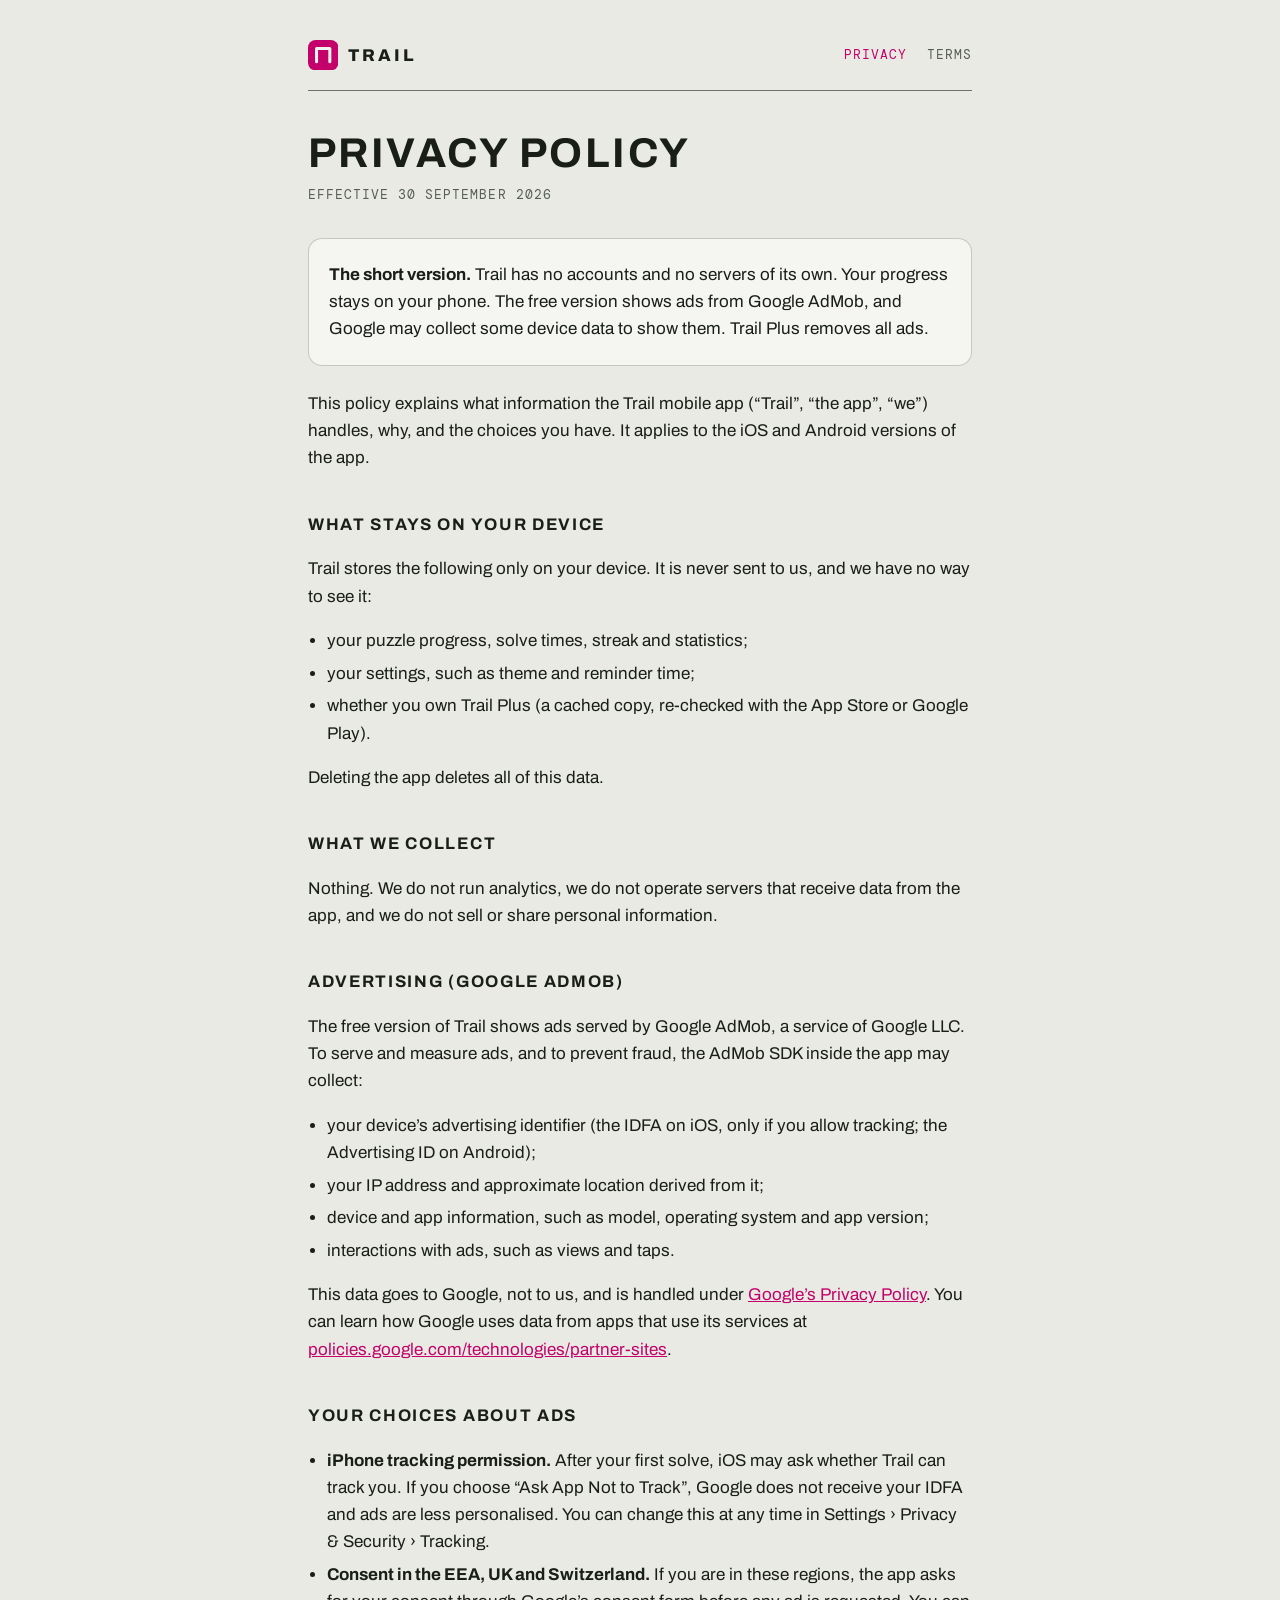
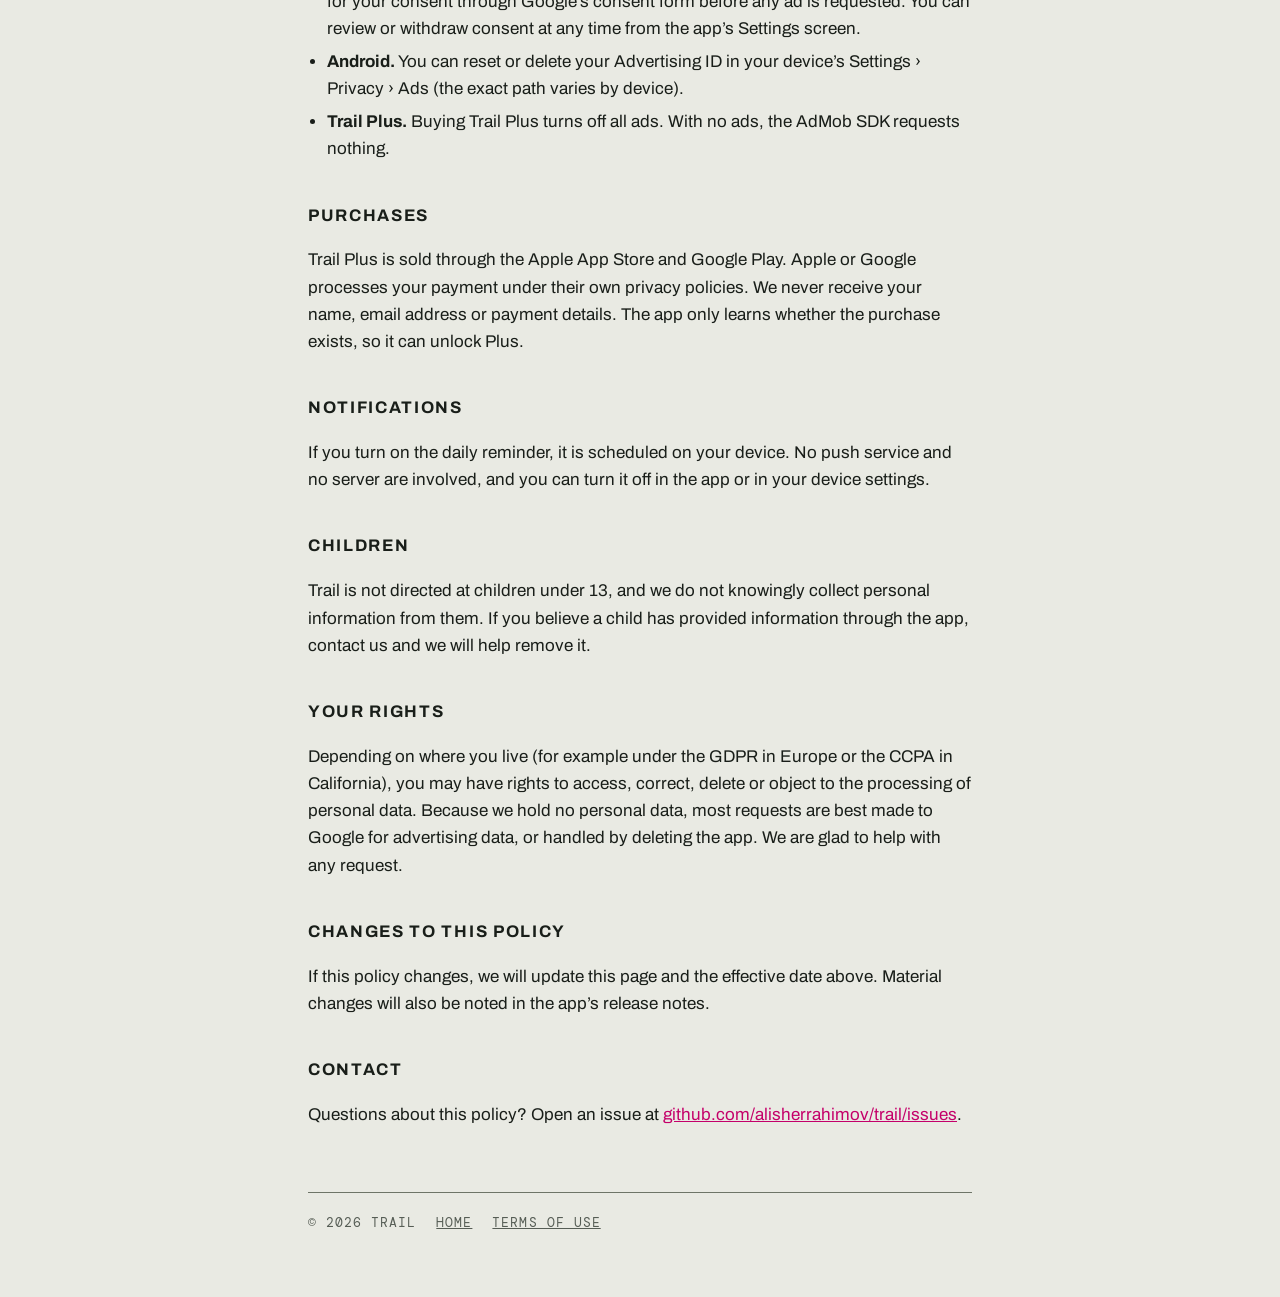
==== privacy.html @ 0a6c613b "Trail website: privacy policy and terms of use Co-Authored-By: Claude Opus 5.5 <noreply@anthropic.co" ====
<!doctype html>
<html lang="en">
<head>
  <meta charset="utf-8">
  <meta name="viewport" content="width=device-width, initial-scale=1">
  <title>Privacy Policy — Trail</title>
  <link rel="preconnect" href="https://fonts.googleapis.com">
  <link rel="preconnect" href="https://fonts.gstatic.com" crossorigin>
  <link href="https://fonts.googleapis.com/css2?family=Archivo:wght@400;700;800&family=DM+Mono&display=swap" rel="stylesheet">
  <link rel="stylesheet" href="style.css">
</head>
<body>
  <div class="wrap">
    <header>
      <a class="mark" href="./">
        <svg viewBox="0 0 32 32" aria-hidden="true"><rect width="32" height="32" rx="8" fill="currentColor" style="color:var(--accent)"/><path d="M9 23 L9 9 L23 9 L23 23" fill="none" stroke="#F2F3EC" stroke-width="3.2" stroke-linecap="round" stroke-linejoin="round"/></svg>
        Trail
      </a>
      <nav>
        <a href="privacy.html" aria-current="page">Privacy</a>
        <a href="terms.html">Terms</a>
      </nav>
    </header>

    <h1>Privacy Policy</h1>
    <p class="updated mono">Effective 30 September 2026</p>

    <div class="card">
      <p><strong>The short version.</strong> Trail has no accounts and no servers of its own.
        Your progress stays on your phone. The free version shows ads from Google AdMob, and
        Google may collect some device data to show them. Trail Plus removes all ads.</p>
    </div>

    <p>This policy explains what information the Trail mobile app (“Trail”, “the app”, “we”)
      handles, why, and the choices you have. It applies to the iOS and Android versions of
      the app.</p>

    <h2>What stays on your device</h2>
    <p>Trail stores the following only on your device. It is never sent to us, and we have no
      way to see it:</p>
    <ul>
      <li>your puzzle progress, solve times, streak and statistics;</li>
      <li>your settings, such as theme and reminder time;</li>
      <li>whether you own Trail Plus (a cached copy, re-checked with the App Store or Google Play).</li>
    </ul>
    <p>Deleting the app deletes all of this data.</p>

    <h2>What we collect</h2>
    <p>Nothing. We do not run analytics, we do not operate servers that receive data from the
      app, and we do not sell or share personal information.</p>

    <h2>Advertising (Google AdMob)</h2>
    <p>The free version of Trail shows ads served by Google AdMob, a service of Google LLC.
      To serve and measure ads, and to prevent fraud, the AdMob SDK inside the app may collect:</p>
    <ul>
      <li>your device’s advertising identifier (the IDFA on iOS, only if you allow tracking;
        the Advertising ID on Android);</li>
      <li>your IP address and approximate location derived from it;</li>
      <li>device and app information, such as model, operating system and app version;</li>
      <li>interactions with ads, such as views and taps.</li>
    </ul>
    <p>This data goes to Google, not to us, and is handled under
      <a href="https://policies.google.com/privacy">Google’s Privacy Policy</a>. You can learn how
      Google uses data from apps that use its services at
      <a href="https://policies.google.com/technologies/partner-sites">policies.google.com/technologies/partner-sites</a>.</p>

    <h2>Your choices about ads</h2>
    <ul>
      <li><strong>iPhone tracking permission.</strong> After your first solve, iOS may ask whether
        Trail can track you. If you choose “Ask App Not to Track”, Google does not receive your
        IDFA and ads are less personalised. You can change this at any time in
        Settings › Privacy &amp; Security › Tracking.</li>
      <li><strong>Consent in the EEA, UK and Switzerland.</strong> If you are in these regions, the
        app asks for your consent through Google’s consent form before any ad is requested. You
        can review or withdraw consent at any time from the app’s Settings screen.</li>
      <li><strong>Android.</strong> You can reset or delete your Advertising ID in your device’s
        Settings › Privacy › Ads (the exact path varies by device).</li>
      <li><strong>Trail Plus.</strong> Buying Trail Plus turns off all ads. With no ads, the AdMob
        SDK requests nothing.</li>
    </ul>

    <h2>Purchases</h2>
    <p>Trail Plus is sold through the Apple App Store and Google Play. Apple or Google processes
      your payment under their own privacy policies. We never receive your name, email address or
      payment details. The app only learns whether the purchase exists, so it can unlock Plus.</p>

    <h2>Notifications</h2>
    <p>If you turn on the daily reminder, it is scheduled on your device. No push service and no
      server are involved, and you can turn it off in the app or in your device settings.</p>

    <h2>Children</h2>
    <p>Trail is not directed at children under 13, and we do not knowingly collect personal
      information from them. If you believe a child has provided information through the app,
      contact us and we will help remove it.</p>

    <h2>Your rights</h2>
    <p>Depending on where you live (for example under the GDPR in Europe or the CCPA in
      California), you may have rights to access, correct, delete or object to the processing of
      personal data. Because we hold no personal data, most requests are best made to Google for
      advertising data, or handled by deleting the app. We are glad to help with any request.</p>

    <h2>Changes to this policy</h2>
    <p>If this policy changes, we will update this page and the effective date above. Material
      changes will also be noted in the app’s release notes.</p>

    <h2>Contact</h2>
    <p>Questions about this policy? Open an issue at
      <a href="https://github.com/alisherrahimov/trail/issues">github.com/alisherrahimov/trail/issues</a>.</p>

    <footer class="mono">
      <span>© 2026 Trail</span>
      <a href="./">Home</a>
      <a href="terms.html">Terms of Use</a>
    </footer>
  </div>
</body>
</html>
---- style.css ----
/* Trail — public pages. Tokens mirror src/theme/tokens.ts (README §8). */
:root {
  --ground: #E9EAE3;
  --surface: #F5F6F1;
  --ink: #191E19;
  --ink-muted: #565D55;
  --accent: #C4006A;
  --fence: #6E7568;
  color-scheme: light;
}
@media (prefers-color-scheme: dark) {
  :root {
    --ground: #12160F;
    --surface: #1B2019;
    --ink: #E7EBE1;
    --ink-muted: #A3AB9D;
    --accent: #FF4D9E;
    --fence: #8A9280;
    color-scheme: dark;
  }
}

* { box-sizing: border-box; }

body {
  margin: 0;
  background: var(--ground);
  color: var(--ink);
  font: 17px/1.6 "Archivo", system-ui, -apple-system, "Segoe UI", sans-serif;
  -webkit-text-size-adjust: 100%;
}

.wrap {
  max-width: 44rem;
  margin: 0 auto;
  padding: 2.5rem 1.25rem 4rem;
}

header {
  display: flex;
  align-items: center;
  justify-content: space-between;
  gap: 1rem;
  flex-wrap: wrap;
  padding-bottom: 1.25rem;
  border-bottom: 1px solid var(--fence);
  margin-bottom: 2.5rem;
}

.mark {
  display: flex;
  align-items: center;
  gap: 0.6rem;
  color: var(--ink);
  text-decoration: none;
  font-weight: 800;
  letter-spacing: 0.18em;
  text-transform: uppercase;
}
.mark svg { width: 1.9rem; height: 1.9rem; flex: none; }

nav { display: flex; gap: 1.25rem; }
nav a, .mono {
  font-family: "DM Mono", ui-monospace, "SF Mono", Menlo, monospace;
  font-size: 0.8rem;
  letter-spacing: 0.08em;
  text-transform: uppercase;
}
nav a { color: var(--ink-muted); text-decoration: none; }
nav a:hover, nav a[aria-current] { color: var(--accent); }

h1 {
  font-size: clamp(1.9rem, 6vw, 2.6rem);
  line-height: 1.1;
  letter-spacing: 0.06em;
  text-transform: uppercase;
  margin: 0 0 0.5rem;
}
h2 {
  font-size: 1.05rem;
  letter-spacing: 0.1em;
  text-transform: uppercase;
  margin: 2.5rem 0 0.5rem;
}
.updated { color: var(--ink-muted); margin: 0 0 2rem; }

p, li { color: var(--ink); }
ul { padding-left: 1.2rem; }
li { margin: 0.35rem 0; }
a { color: var(--accent); }
strong { font-weight: 700; }

.lede { font-size: 1.2rem; color: var(--ink-muted); max-width: 34rem; }

.card {
  background: var(--surface);
  border: 1px solid color-mix(in srgb, var(--fence) 35%, transparent);
  border-radius: 14px;
  padding: 1.1rem 1.25rem;
  margin: 1.5rem 0;
}
.card p { margin: 0.3rem 0; }

footer {
  margin-top: 4rem;
  padding-top: 1.25rem;
  border-top: 1px solid var(--fence);
  color: var(--ink-muted);
  display: flex;
  gap: 1.25rem;
  flex-wrap: wrap;
}
footer a { color: var(--ink-muted); }
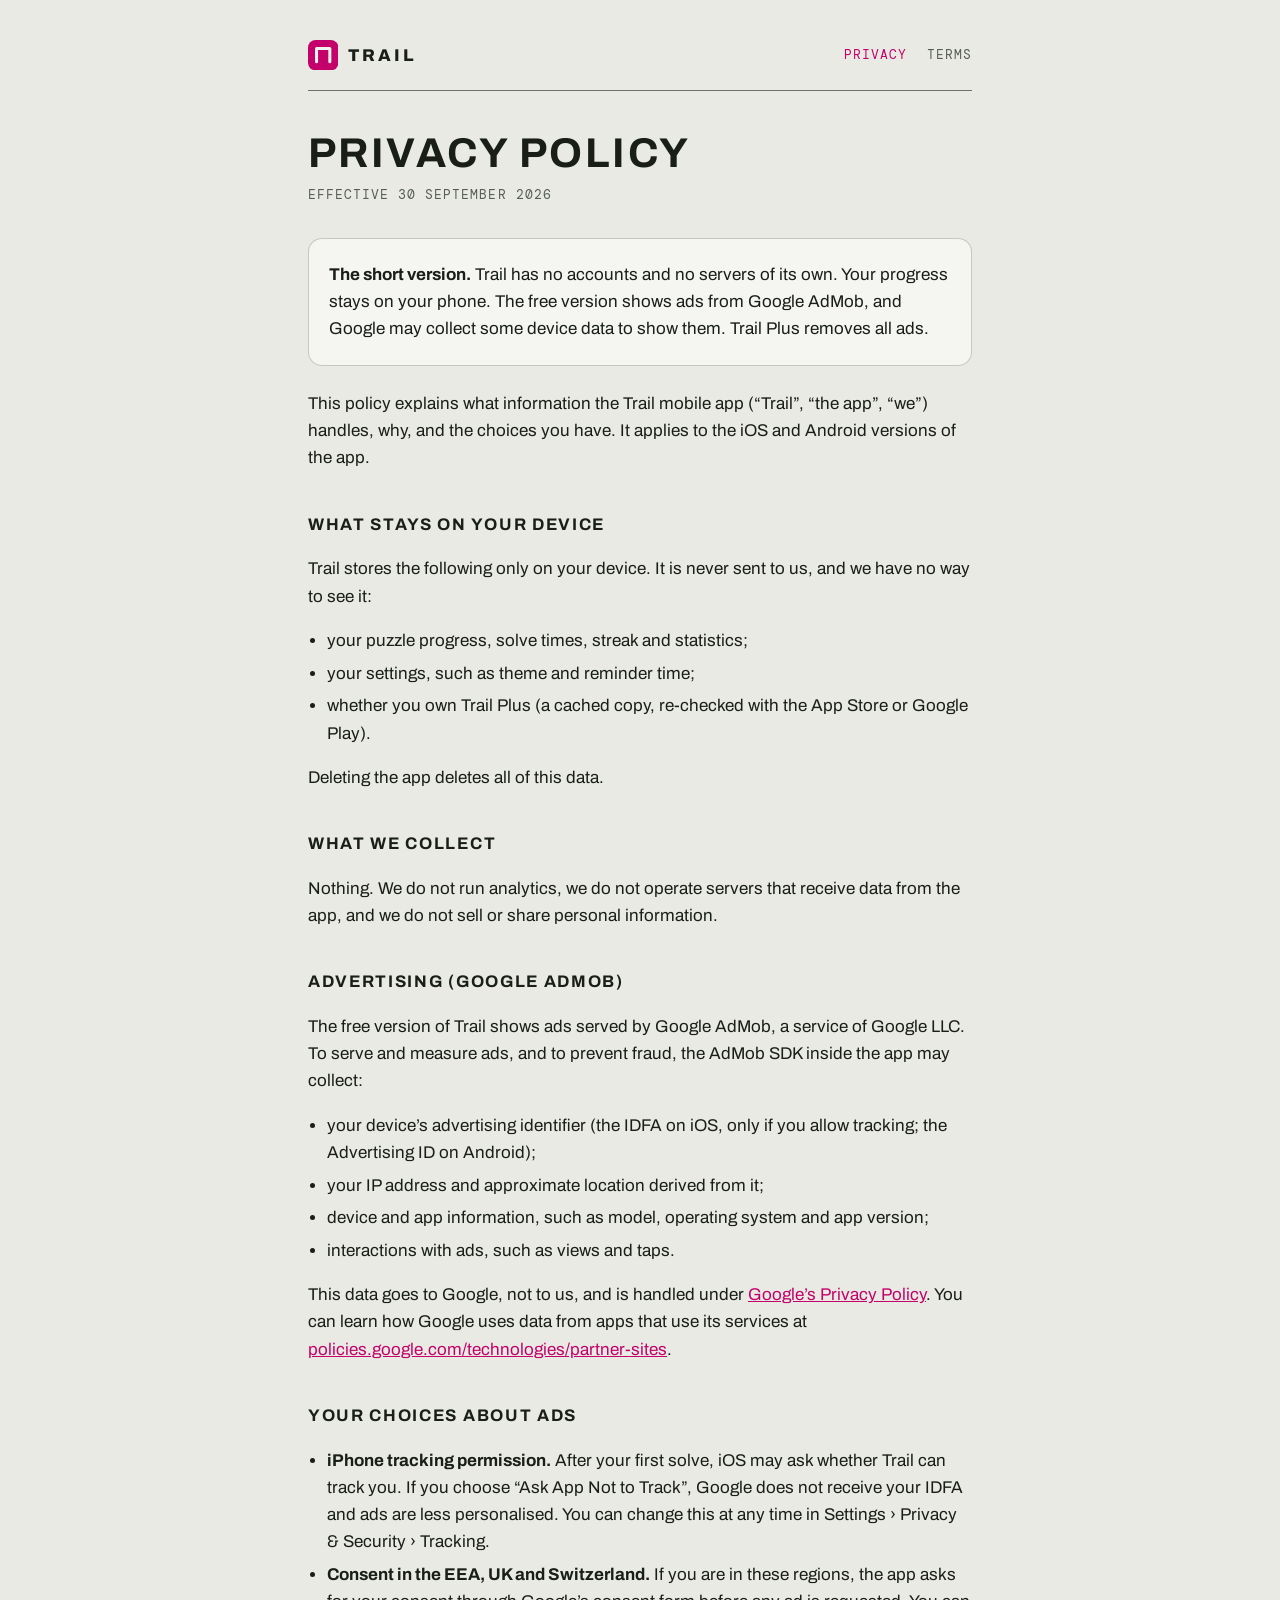
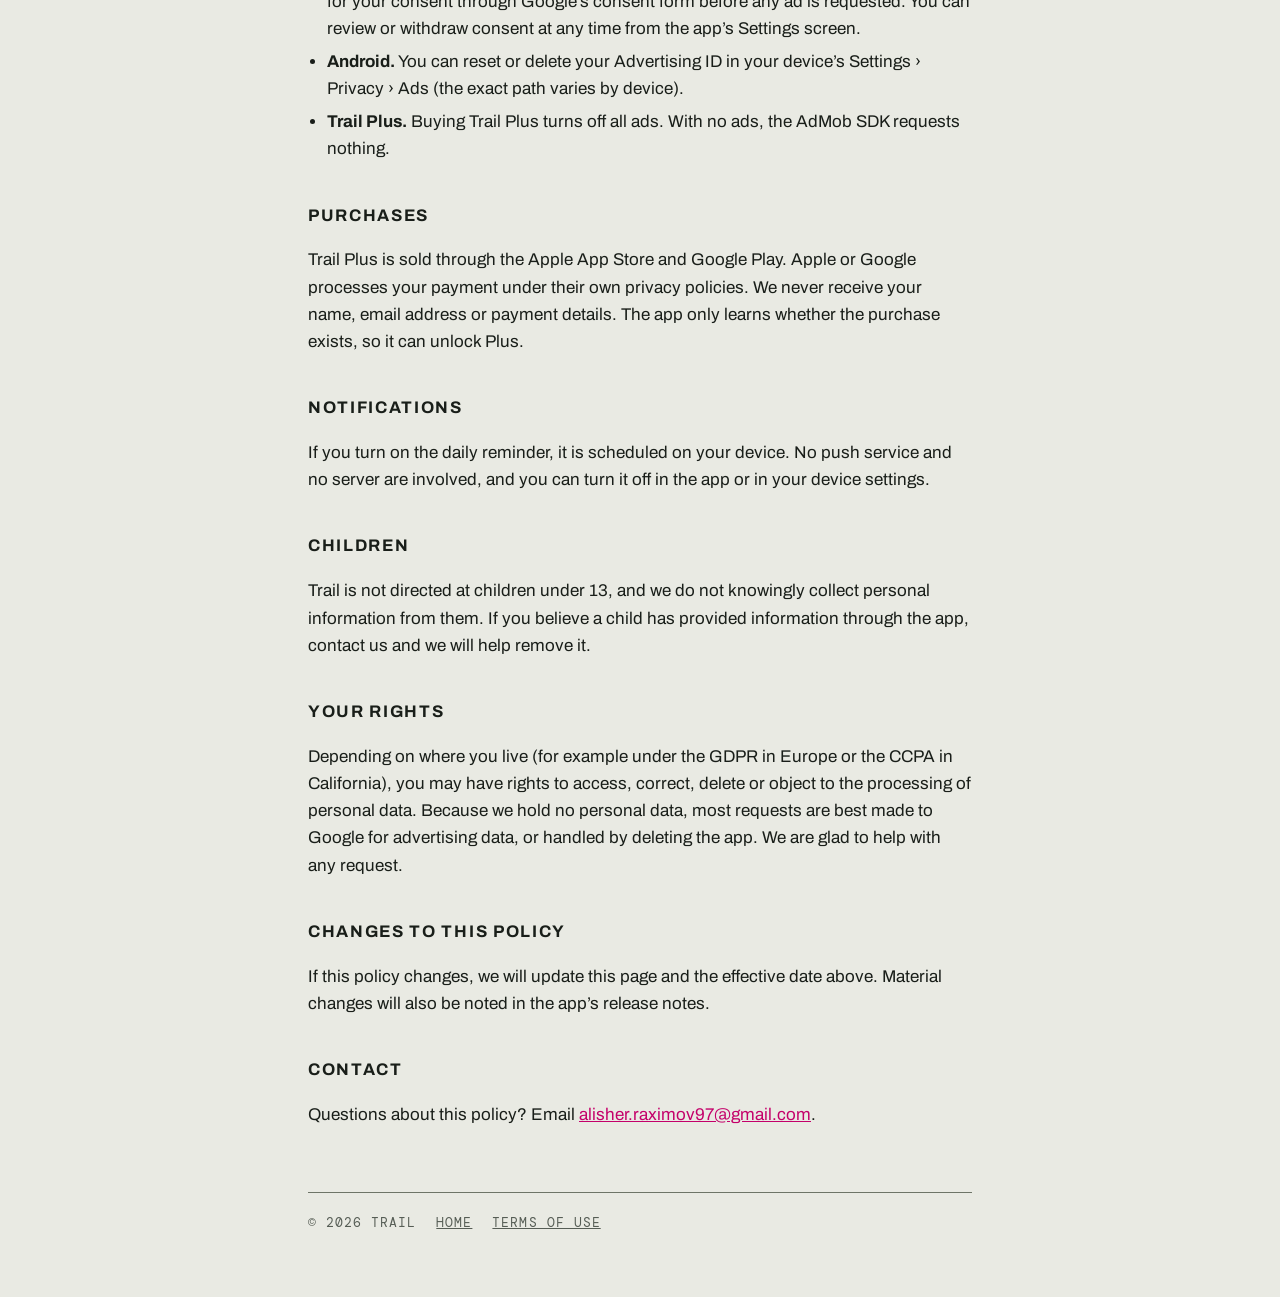
==== commit 30411276: "Contact by email instead of GitHub issues Co-Authored-By: Claude Opus 5.5 <noreply@anthropic.com>" ====
--- a/privacy.html
+++ b/privacy.html
@@ -104,8 +104,8 @@
       changes will also be noted in the app’s release notes.</p>
 
     <h2>Contact</h2>
-    <p>Questions about this policy? Open an issue at
-      <a href="https://github.com/alisherrahimov/trail/issues">github.com/alisherrahimov/trail/issues</a>.</p>
+    <p>Questions about this policy? Email
+      <a href="mailto:alisher.raximov97@gmail.com">alisher.raximov97@gmail.com</a>.</p>
 
     <footer class="mono">
       <span>© 2026 Trail</span>
